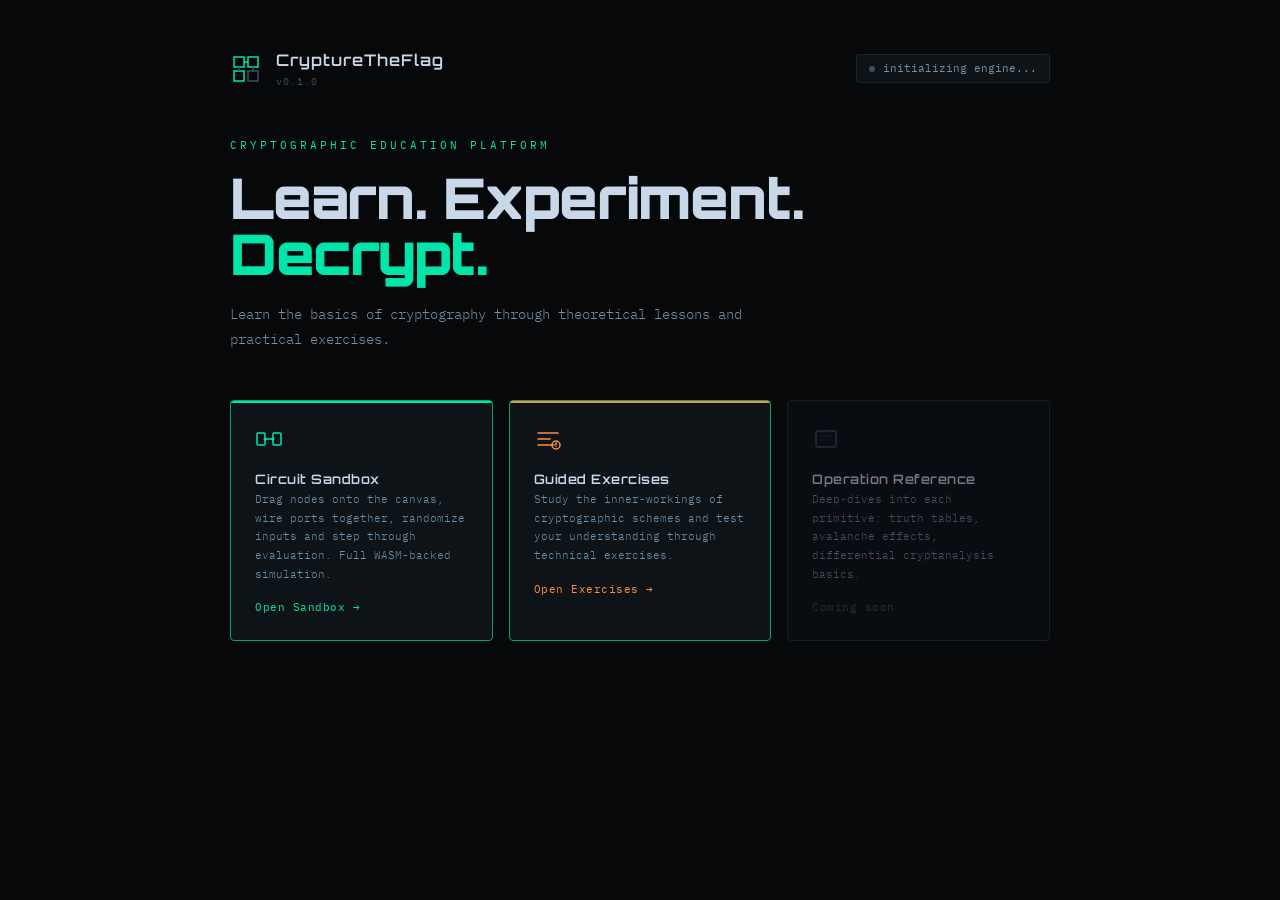
==== frontend/app/index.html @ 9d97fb7c "Renamed /frontend/src to /frontend/app" ====
<!DOCTYPE html>
<html lang="en">
<head>
  <meta charset="UTF-8" />
  <meta name="viewport" content="width=device-width, initial-scale=1.0" />
  <title>CryptureTheFlag — Cryptographic Simulation Lab</title>
  <link rel="preconnect" href="https://fonts.googleapis.com" />
  <link href="https://fonts.googleapis.com/css2?family=Share+Tech+Mono&family=Orbitron:wght@400;600;900&family=IBM+Plex+Mono:wght@300;400;500&display=swap" rel="stylesheet" />
  <link rel="stylesheet" href="./style/base.css" />
  <link rel="stylesheet" href="./style/menu.css" />
  <link rel="stylesheet" href="./style/sandbox.css" />
  <link rel="stylesheet" href="./style/exercises.css" />
  <link rel="stylesheet" href="./style/xor.css" />
  <link rel="stylesheet" href="./style/info.css" />
</head>
<body>

<!-- ═══════════════════════════════════════════════
     SCREEN: MENU
═══════════════════════════════════════════════ -->
<div id="screen-menu" class="screen active">
  <canvas id="menu-bg-canvas"></canvas>
  <div class="menu-shell">
    <header class="menu-header">
      <div class="menu-logo">
        <svg width="32" height="32" viewBox="0 0 32 32"><rect x="4" y="4" width="10" height="10" fill="none" stroke="var(--accent)" stroke-width="1.5"/><rect x="18" y="4" width="10" height="10" fill="none" stroke="var(--accent)" stroke-width="1.5"/><rect x="4" y="18" width="10" height="10" fill="none" stroke="var(--accent)" stroke-width="1.5"/><rect x="18" y="18" width="10" height="10" fill="none" stroke="var(--dim)" stroke-width="1.5"/><line x1="14" y1="9" x2="18" y2="9" stroke="var(--accent)" stroke-width="1.5"/><line x1="9" y1="14" x2="9" y2="18" stroke="var(--dim)" stroke-width="1.5"/><line x1="23" y1="14" x2="23" y2="18" stroke="var(--dim)" stroke-width="1.5"/></svg>
        <div>
          <div class="logo-name">CryptureTheFlag</div>
          <div class="logo-sub">v0.1.0</div>
        </div>
      </div>
      <div class="menu-status">
        <span class="status-led" id="wasm-status-led"></span>
        <span id="wasm-status-text">initializing engine...</span>
      </div>
    </header>

    <div class="menu-hero">
      <div class="hero-eyebrow">Cryptographic Education Platform</div>
      <h1 class="hero-title">Learn. Experiment.<br><em>Decrypt.</em></h1>
      <p class="hero-desc">Learn the basics of cryptography through theoretical lessons and practical exercises.</p>
    </div>

    <div class="menu-cards">
      <div class="menu-card card-primary" id="btn-open-sandbox">
        <div class="card-accent-line"></div>
        <div class="card-inner">
          <div class="card-icon">
            <svg width="28" height="28" viewBox="0 0 28 28"><rect x="2" y="8" width="8" height="12" rx="1" fill="none" stroke="currentColor" stroke-width="1.5"/><rect x="18" y="8" width="8" height="12" rx="1" fill="none" stroke="currentColor" stroke-width="1.5"/><line x1="10" y1="14" x2="18" y2="14" stroke="currentColor" stroke-width="1.5"/><circle cx="10" cy="14" r="1.5" fill="currentColor"/><circle cx="18" cy="14" r="1.5" fill="currentColor"/></svg>
          </div>
          <div class="card-text">
            <div class="card-title">Circuit Sandbox</div>
            <div class="card-desc">Drag nodes onto the canvas, wire ports together, randomize inputs and step through evaluation. Full WASM-backed simulation.</div>
          </div>
          <div class="card-cta">Open Sandbox <span class="cta-arrow">→</span></div>
        </div>
      </div>

      <div class="menu-card card-primary" id="btn-open-exercises">
        <div class="card-accent-line" style="background:var(--caesar)"></div>
        <div class="card-inner">
          <div class="card-icon" style="color:var(--caesar)">
            <svg width="28" height="28" viewBox="0 0 28 28"><path d="M4 8h20M4 14h12M4 20h16" stroke="currentColor" stroke-width="1.5" fill="none" stroke-linecap="round"/><circle cx="22" cy="20" r="4" fill="none" stroke="currentColor" stroke-width="1.5"/><line x1="22" y1="18" x2="22" y2="20" stroke="currentColor" stroke-width="1.5" stroke-linecap="round"/><circle cx="22" cy="21.5" r="0.6" fill="currentColor"/></svg>
          </div>
          <div class="card-text">
            <div class="card-title">Guided Exercises</div>
            <div class="card-desc">Study the inner-workings of cryptographic schemes and test your understanding through technical exercises.</div>
          </div>
          <div class="card-cta" style="color:var(--caesar)">Open Exercises <span class="cta-arrow">→</span></div>
        </div>
      </div>

      <div class="menu-card card-secondary">
        <div class="card-inner">
          <div class="card-icon dim">
            <svg width="28" height="28" viewBox="0 0 28 28"><rect x="4" y="6" width="20" height="16" rx="2" fill="none" stroke="currentColor" stroke-width="1.5"/><line x1="8" y1="11" x2="20" y2="11" stroke="currentColor" stroke-width="1" opacity="0.5"/><line x1="8" y1="15" x2="16" y2="15" stroke="currentColor" stroke-width="1" opacity="0.5"/></svg>
          </div>
          <div class="card-text">
            <div class="card-title">Operation Reference</div>
            <div class="card-desc">Deep-dives into each primitive: truth tables, avalanche effects, differential cryptanalysis basics.</div>
          </div>
          <div class="card-cta dim">Coming soon</div>
        </div>
      </div>
    </div>

  </div>
</div>

<!-- ═══════════════════════════════════════════════
     SCREEN: SANDBOX
═══════════════════════════════════════════════ -->
<div id="screen-sandbox" class="screen">
  <nav class="topbar">
    <button class="tb-back" id="btn-back-to-menu">
      <svg width="14" height="14" viewBox="0 0 14 14"><path d="M9 2L4 7l5 5" stroke="currentColor" stroke-width="1.5" fill="none" stroke-linecap="round" stroke-linejoin="round"/></svg>
      Menu
    </button>
    <div class="tb-divider"></div>
    <div class="tb-title">Circuit Sandbox</div>
    <div class="tb-divider"></div>
    <div class="tb-actions">
      <button class="tb-btn" id="btn-randomize">
        <svg width="12" height="12" viewBox="0 0 12 12"><path d="M1 5h3L2 2l4 4-4 4 2-3H1V5zm10 2H8l2 3-4-4 4-4-2 3h3v2z" fill="currentColor"/></svg>
        Randomize
      </button>
      <button class="tb-btn accent" id="btn-step">
        <svg width="12" height="12" viewBox="0 0 12 12"><path d="M3 2l7 4-7 4V2z" fill="currentColor"/></svg>
        Step
      </button>
      <button class="tb-btn" id="btn-run-all">
        <svg width="12" height="12" viewBox="0 0 12 12"><path d="M2 2l4 4-4 4V2zm5 0l4 4-4 4V2z" fill="currentColor"/></svg>
        Run All
      </button>
      <div class="tb-divider"></div>
      <button class="tb-btn" id="btn-clear-circuit">Clear</button>
      <button class="tb-btn" id="btn-view-json">JSON</button>
    </div>
    <div class="tb-spacer"></div>
    <div class="tb-step-info">Step <span id="tb-step-count">0</span></div>
  </nav>
  <div class="sandbox-layout">
    <aside class="panel-left">
      <div class="panel-section">
        <div class="panel-section-label">Node Palette</div>
        <div class="palette-hint">Drag onto canvas to place</div>
        <div class="palette-node" draggable="true" data-op="Xor" data-width="8"><div class="pn-color xor"></div><div class="pn-info"><div class="pn-name">XOR Gate</div><div class="pn-meta">2 in → 1 out · bitwise</div></div></div>
        <div class="palette-node" draggable="true" data-op="SBox" data-width="8"><div class="pn-color sbox"></div><div class="pn-info"><div class="pn-name">S-Box</div><div class="pn-meta">8-bit substitution table</div></div></div>
        <div class="palette-node" draggable="true" data-op="Caesar" data-width="8"><div class="pn-color caesar"></div><div class="pn-info"><div class="pn-name">Caesar Shift</div><div class="pn-meta">data + key shift mod 256</div></div></div>
        <div class="palette-node" draggable="true" data-op="Vigenere" data-width="8"><div class="pn-color vigenere"></div><div class="pn-info"><div class="pn-name">Vigenere</div><div class="pn-meta">polyalphabetic · 3 in</div></div></div>
      </div>
      <div class="panel-section">
        <div class="panel-section-label">Wire Mode</div>
        <div class="wire-mode-hint" id="wire-mode-hint">Click a port to start wiring</div>
        <button class="tb-btn full-width" id="btn-cancel-wire" style="display:none">Cancel Wire</button>
      </div>
      <div class="panel-section grow">
        <div class="panel-section-label">Log</div>
        <div class="log-panel" id="log-panel"><div class="log-line info">Engine ready.</div></div>
      </div>
    </aside>
    <main class="canvas-area" id="canvas-area">
      <div class="canvas-empty-hint" id="canvas-empty-hint">
        <div class="ceh-icon">⬡</div>
        <div class="ceh-text">Drag a node from the palette to begin</div>
      </div>
      <svg id="wire-layer" class="wire-layer"></svg>
    </main>
    <aside class="panel-right" id="inspector">
      <div class="panel-section">
        <div class="panel-section-label">Inspector</div>
        <div id="inspector-content"><div class="inspector-empty">Select a node on the canvas to inspect its port values.</div></div>
      </div>
    </aside>
  </div>
</div>

<!-- ═══════════════════════════════════════════════
     SCREEN: EXERCISES
═══════════════════════════════════════════════ -->
<div id="screen-exercises" class="screen">

  <nav class="topbar">
    <button class="tb-back" id="btn-back-from-exercises">
      <svg width="14" height="14" viewBox="0 0 14 14">
        <path d="M9 2L4 7l5 5"
              stroke="currentColor"
              stroke-width="1.5"
              fill="none"
              stroke-linecap="round"
              stroke-linejoin="round"/>
      </svg>
      Menu
    </button>

    <div class="tb-divider"></div>

    <div class="tb-title">
      Guided Exercises
    </div>

    <div class="tb-spacer"></div>
  </nav>

  <div class="exercises-page">

    <div class="menu-hero" style="padding:40px">
      <div class="hero-eyebrow">
        Cryptographic Exercises
      </div>

      <h1 class="hero-title">
        Learn Through Practice
      </h1>

      <p class="hero-desc">
        Choose a chapter below.
      </p>
    </div>

    <div
      id="exercise-list"
      class="exercise-list">
    </div>

  </div>

</div>

<!-- JSON Modal -->
<div id="json-modal" class="modal-backdrop" style="display:none">
  <div class="modal">
    <div class="modal-header">
      <span>Circuit JSON</span>
      <button class="modal-close" id="btn-close-json">✕</button>
    </div>
    <pre class="modal-body" id="json-content"></pre>
  </div>
</div>

<div class="tooltip" id="tooltip"></div>
<script type="module" src="main.js"></script>
</body>
</html>
---- frontend/app/style/base.css ----
/* ═══════════════════════════════════════════════════
   CRYPTOCIRCUIT — Base: variables, reset, screens, topbar, modals
═══════════════════════════════════════════════════ */

@import url('https://fonts.googleapis.com/css2?family=Share+Tech+Mono&family=Orbitron:wght@400;600;900&family=IBM+Plex+Mono:wght@300;400;500&display=swap');

*, *::before, *::after { box-sizing: border-box; margin: 0; padding: 0; }

:root {
  /* Core palette — phosphor green on near-black */
  --bg-void:     #060809;
  --bg-base:     #0a0d10;
  --bg-surface:  #0e1318;
  --bg-raised:   #131920;
  --bg-hover:    #18202a;
  --bg-active:   #1e2832;

  --border-dim:  #1a2230;
  --border-mid:  #243040;
  --border-hi:   #304050;

  --text-primary:   #c8d8e8;
  --text-secondary: #7090a8;
  --text-dim:       #3a5060;
  --text-accent:    #00e5aa;

  --accent:      #00e5aa;
  --accent-dim:  #00a878;
  --accent-glow: rgba(0, 229, 170, 0.12);
  --dim:         #3a5060;

  /* Node type colors */
  --xor:     #00e5aa;
  --sbox:    #4db8ff;
  --caesar:  #ff8c42;
  --vig:     #c084fc;

  --xor-dim:     rgba(0, 229, 170, 0.15);
  --sbox-dim:    rgba(77, 184, 255, 0.15);
  --caesar-dim:  rgba(255, 140, 66, 0.15);
  --vig-dim:     rgba(192, 132, 252, 0.15);

  --font-display: 'Orbitron', monospace;
  --font-mono:    'IBM Plex Mono', 'Share Tech Mono', monospace;

  --topbar-h:    44px;
  --left-panel:  210px;
  --right-panel: 240px;
}


html, body {
  width: 100%; height: 100%;
  overflow: hidden;
  background: var(--bg-void);
  color: var(--text-primary);
  font-family: var(--font-mono);
  font-size: 13px;
  line-height: 1.5;
  -webkit-font-smoothing: antialiased;
}

/* ── Screens ────────────────────────────────────── */
.screen {
  position: fixed; inset: 0;
  display: flex; flex-direction: column;
  opacity: 0; pointer-events: none;
  transition: opacity 0.3s ease;
}
.screen.active { opacity: 1; pointer-events: all; }

/* ── Shared topbar ──────────────────────────────── */
.topbar {
  height: var(--topbar-h);
  background: var(--bg-surface);
  border-bottom: 1px solid var(--border-mid);
  display: flex; align-items: center;
  gap: 0; flex-shrink: 0;
  padding: 0 8px;
}

.tb-back {
  display: flex; align-items: center; gap: 6px;
  padding: 0 12px; height: 100%;
  background: none; border: none;
  color: var(--text-secondary); cursor: pointer;
  font-family: var(--font-mono); font-size: 11px;
  transition: color 0.15s;
}
.tb-back:hover { color: var(--text-primary); }

.tb-divider { width: 1px; height: 20px; background: var(--border-mid); margin: 0 4px; }

.tb-title {
  font-family: var(--font-display);
  font-size: 11px; font-weight: 600;
  color: var(--text-secondary); letter-spacing: 1px;
  padding: 0 12px;
}

.tb-btn {
  display: inline-flex; align-items: center; gap: 5px;
  padding: 5px 10px;
  background: transparent;
  border: 1px solid var(--border-mid); border-radius: 3px;
  color: var(--text-secondary);
  font-family: var(--font-mono); font-size: 11px;
  cursor: pointer; transition: all 0.15s; white-space: nowrap;
}
.tb-btn:hover { border-color: var(--border-hi); color: var(--text-primary); background: var(--bg-raised); }
.tb-btn.accent { border-color: var(--accent-dim); color: var(--accent); }
.tb-btn.accent:hover { border-color: var(--accent); background: var(--accent-glow); box-shadow: 0 0 10px var(--accent-glow); }
.tb-btn.full-width { width: 100%; justify-content: center; }

.tb-actions { display: flex; align-items: center; gap: 4px; }
.tb-spacer { flex: 1; }
.tb-step-info { font-size: 11px; color: var(--text-dim); padding: 0 12px; }
.tb-step-info span { color: var(--accent); }

/* ── JSON Modal ─────────────────────────────────── */
.modal-backdrop {
  position: fixed; inset: 0; z-index: 1000;
  background: rgba(6,8,9,0.85);
  display: flex; align-items: center; justify-content: center;
}
.modal {
  background: var(--bg-surface); border: 1px solid var(--border-mid);
  border-radius: 4px; width: 700px; max-width: 90vw; max-height: 80vh;
  display: flex; flex-direction: column;
}
.modal-header {
  display: flex; align-items: center; justify-content: space-between;
  padding: 12px 16px; border-bottom: 1px solid var(--border-dim);
  font-size: 12px; color: var(--text-secondary);
  font-family: var(--font-display); letter-spacing: 1px;
}
.modal-close { background: none; border: none; color: var(--text-dim); cursor: pointer; font-size: 14px; transition: color 0.15s; }
.modal-close:hover { color: var(--text-primary); }
.modal-body {
  flex: 1; overflow-y: auto; overflow-x: auto; padding: 16px;
  font-size: 11px; color: var(--accent); line-height: 1.6; white-space: pre;
  font-family: var(--font-mono);
}
.modal-body::-webkit-scrollbar { width: 3px; height: 3px; }
.modal-body::-webkit-scrollbar-thumb { background: var(--border-mid); }

/* ── Tooltip ────────────────────────────────────── */
.tooltip {
  position: fixed; z-index: 9999;
  background: var(--bg-active); border: 1px solid var(--border-hi);
  border-radius: 3px; padding: 4px 8px;
  font-size: 10px; color: var(--text-primary);
  pointer-events: none; display: none;
}

/* ── Global scrollbars ──────────────────────────── */
::-webkit-scrollbar { width: 4px; height: 4px; }
::-webkit-scrollbar-track { background: transparent; }
::-webkit-scrollbar-thumb { background: var(--border-mid); border-radius: 2px; }
---- frontend/app/style/menu.css ----
/* ═══════════════════════════════════════════════════
   CRYPTOCIRCUIT — Menu screen
═══════════════════════════════════════════════════ */

#screen-menu {
  align-items: center;
  justify-content: flex-start;
  overflow-y: auto;
  overflow-x: hidden;
  height: 100vh;
  box-sizing: border-box;

}

#menu-bg-canvas {
  position: fixed; inset: 0;
  width: 100%; height: 100%;
  pointer-events: none; opacity: 0.4;
}

.menu-shell {
  position: relative; z-index: 1;
  width: 100%; max-width: 900px;
  padding: 48px 40px;
  display: flex; flex-direction: column; gap: 48px;
}

.menu-header { display: flex; align-items: center; justify-content: space-between; }

.menu-logo { display: flex; align-items: center; gap: 14px; }

.logo-name {
  font-family: var(--font-display);
  font-size: 16px; font-weight: 600;
  color: var(--text-primary); letter-spacing: 1px;
}
.logo-sub { font-size: 10px; color: var(--text-dim); letter-spacing: 1px; margin-top: 2px; }

.menu-status {
  display: flex; align-items: center; gap: 8px;
  font-size: 11px; color: var(--text-secondary);
  border: 1px solid var(--border-dim); border-radius: 3px;
  padding: 5px 12px; background: var(--bg-surface);
}

.status-led {
  width: 6px; height: 6px; border-radius: 50%;
  background: var(--text-dim);
  transition: background 0.4s, box-shadow 0.4s;
}
.status-led.ready {
  background: var(--accent);
  box-shadow: 0 0 6px var(--accent);
  animation: ledpulse 2.5s ease-in-out infinite;
}
.status-led.error { background: #ff4444; }

@keyframes ledpulse {
  0%, 100% { opacity: 1; }
  50%       { opacity: 0.5; }
}

/* Hero */
.hero-eyebrow {
  font-size: 11px; color: var(--accent);
  letter-spacing: 3px; text-transform: uppercase; margin-bottom: 16px;
}
.hero-title {
  font-family: var(--font-display); font-size: 56px; font-weight: 900;
  color: var(--text-primary); line-height: 1; letter-spacing: -1px; margin-bottom: 20px;
}
.hero-title em { color: var(--accent); font-style: normal; }
.hero-desc { font-size: 14px; color: var(--text-secondary); line-height: 1.8; max-width: 520px; font-weight: 300; }

/* Cards */
.menu-cards { display: grid; grid-template-columns: 1fr 1fr 1fr; gap: 16px; }

.menu-card {
  border: 1px solid var(--border-mid); border-radius: 4px;
  background: var(--bg-surface); cursor: pointer;
  transition: border-color 0.2s, background 0.2s, transform 0.15s;
  position: relative; overflow: hidden;
}
.menu-card:hover { background: var(--bg-raised); transform: translateY(-2px); }
.menu-card.card-primary { border-color: var(--accent-dim); }
.menu-card.card-primary:hover { border-color: var(--accent); box-shadow: 0 0 24px var(--accent-glow); }
.menu-card.card-secondary { cursor: default; opacity: 0.55; }

.card-accent-line { position: absolute; top: 0; left: 0; right: 0; height: 2px; background: var(--accent); }
.card-inner { padding: 24px; display: flex; flex-direction: column; gap: 12px; }
.card-icon { color: var(--accent); }
.card-icon.dim { color: var(--text-dim); }
.card-title { font-family: var(--font-display); font-size: 13px; font-weight: 600; color: var(--text-primary); letter-spacing: 0.5px; }
.card-desc { font-size: 11px; color: var(--text-secondary); line-height: 1.7; font-weight: 300; }
.card-cta { font-size: 11px; color: var(--accent); margin-top: 4px; letter-spacing: 0.5px; }
.card-cta.dim { color: var(--text-dim); }
.cta-arrow { display: inline-block; transition: transform 0.2s; }
.menu-card.card-primary:hover .cta-arrow { transform: translateX(4px); }

/* Primitives bar */
.menu-primitives { display: flex; align-items: center; gap: 16px; }
.prim-label { font-size: 10px; color: var(--text-dim); letter-spacing: 2px; text-transform: uppercase; flex-shrink: 0; }
.prim-chips { display: flex; gap: 8px; flex-wrap: wrap; }
.prim-chip { font-size: 10px; font-weight: 500; padding: 3px 10px; border-radius: 2px; border: 1px solid; letter-spacing: 1px; }
.prim-chip.xor      { color: var(--xor);     border-color: var(--xor);     background: var(--xor-dim); }
.prim-chip.sbox     { color: var(--sbox);    border-color: var(--sbox);    background: var(--sbox-dim); }
.prim-chip.caesar   { color: var(--caesar);  border-color: var(--caesar);  background: var(--caesar-dim); }
.prim-chip.vigenere { color: var(--vig);     border-color: var(--vig);     background: var(--vig-dim); }
---- frontend/app/style/sandbox.css ----
/* ═══════════════════════════════════════════════════
   CRYPTOCIRCUIT — Sandbox screen
   Covers: layout, palette, canvas, nodes, ports,
           wires, inspector, log panel
═══════════════════════════════════════════════════ */

/* ── Layout ─────────────────────────────────────── */
.sandbox-layout { flex: 1; display: flex; overflow: hidden; }

/* ── Left panel ─────────────────────────────────── */
.panel-left {
  width: var(--left-panel);
  background: var(--bg-surface); border-right: 1px solid var(--border-mid);
  display: flex; flex-direction: column;
  flex-shrink: 0; overflow: hidden;
}

.panel-section { padding: 12px; border-bottom: 1px solid var(--border-dim); }
.panel-section.grow { flex: 1; display: flex; flex-direction: column; border-bottom: none; overflow: hidden; }
.panel-section-label { font-size: 9px; color: var(--text-dim); letter-spacing: 2px; text-transform: uppercase; margin-bottom: 10px; }
.palette-hint { font-size: 10px; color: var(--text-dim); margin-bottom: 10px; }

/* Palette nodes */
.palette-node {
  display: flex; align-items: center; gap: 10px;
  padding: 8px 10px; border: 1px solid var(--border-dim);
  border-radius: 3px; background: var(--bg-raised);
  cursor: grab; margin-bottom: 6px;
  transition: border-color 0.15s, background 0.15s;
  user-select: none;
}
.palette-node:hover { border-color: var(--border-hi); background: var(--bg-active); }
.palette-node:active { cursor: grabbing; }

.pn-color { width: 3px; height: 28px; border-radius: 2px; flex-shrink: 0; }
.pn-color.xor      { background: var(--xor); }
.pn-color.sbox     { background: var(--sbox); }
.pn-color.caesar   { background: var(--caesar); }
.pn-color.vigenere { background: var(--vig); }
.pn-name { font-size: 11px; font-weight: 500; color: var(--text-primary); }
.pn-meta { font-size: 9px; color: var(--text-dim); margin-top: 2px; }

/* Wire mode hint */
.wire-mode-hint { font-size: 10px; color: var(--text-secondary); line-height: 1.6; margin-bottom: 8px; }

/* Log panel */
.log-panel { flex: 1; overflow-y: auto; font-size: 10px; line-height: 1.8; color: var(--text-dim); }
.log-panel::-webkit-scrollbar { width: 3px; }
.log-panel::-webkit-scrollbar-thumb { background: var(--border-mid); }
.log-line { padding: 0 2px; }
.log-line.info  { color: var(--accent); }
.log-line.warn  { color: var(--caesar); }
.log-line.error { color: #ff6060; }

/* ── Canvas ─────────────────────────────────────── */
.canvas-area {
  flex: 1; position: relative; overflow: hidden;
  background: var(--bg-base);
  background-image:
    linear-gradient(var(--border-dim) 1px, transparent 1px),
    linear-gradient(90deg, var(--border-dim) 1px, transparent 1px);
  background-size: 32px 32px;
}

.canvas-empty-hint {
  position: absolute; inset: 0;
  display: flex; flex-direction: column;
  align-items: center; justify-content: center;
  gap: 12px; pointer-events: none; transition: opacity 0.3s;
}
.canvas-empty-hint.hidden { opacity: 0; }
.ceh-icon { font-size: 40px; opacity: 0.08; }
.ceh-text { font-size: 12px; color: var(--text-dim); letter-spacing: 1px; }

.wire-layer { position: absolute; inset: 0; width: 100%; height: 100%; pointer-events: none; overflow: visible; }

/* ── Canvas nodes ───────────────────────────────── */
.cn-node {
  position: absolute;
  background: var(--bg-raised); border: 1px solid var(--border-mid);
  border-radius: 4px; min-width: 160px;
  user-select: none; cursor: move;
  transition: border-color 0.15s, box-shadow 0.15s;
  z-index: 10;
}
.cn-node:hover { border-color: var(--border-hi); }
.cn-node.selected { border-color: var(--accent) !important; box-shadow: 0 0 16px rgba(0,229,170,0.1); z-index: 20; }
.cn-node.evaluating { animation: node-eval 0.4s ease; }

@keyframes node-eval {
  0%, 100% { box-shadow: 0 0 16px rgba(0,229,170,0.1); }
  50%       { box-shadow: 0 0 30px rgba(0,229,170,0.4); }
}

.cn-header { display: flex; align-items: center; gap: 8px; padding: 7px 10px; border-bottom: 1px solid var(--border-dim); }

.cn-type-bar { width: 3px; height: 14px; border-radius: 2px; flex-shrink: 0; }
.cn-type-bar.xor      { background: var(--xor); }
.cn-type-bar.sbox     { background: var(--sbox); }
.cn-type-bar.caesar   { background: var(--caesar); }
.cn-type-bar.vigenere { background: var(--vig); }

.cn-label { font-size: 11px; font-weight: 500; color: var(--text-primary); flex: 1; }

.cn-delete {
  width: 16px; height: 16px; border: none; background: none;
  color: var(--text-dim); cursor: pointer; font-size: 12px;
  border-radius: 2px; transition: color 0.15s, background 0.15s;
  display: flex; align-items: center; justify-content: center;
}
.cn-delete:hover { color: #ff6060; background: rgba(255,96,96,0.1); }

.cn-body { padding: 8px 10px; }
.cn-ports { display: flex; flex-direction: column; gap: 5px; }
.cn-port-row { display: flex; align-items: center; gap: 6px; }
.cn-port-row.out { justify-content: flex-end; }
.cn-port-sep { height: 1px; background: var(--border-dim); margin: 4px 0; }
.cn-port-value { font-family: var(--font-mono); font-size: 8px; color: var(--accent); margin: 0 4px; }

/* Ports */
.cn-port {
  width: 10px; height: 10px; border-radius: 50%;
  border: 1.5px solid var(--border-hi); background: var(--bg-base);
  cursor: crosshair; flex-shrink: 0;
  transition: border-color 0.15s, background 0.15s, box-shadow 0.15s;
}
.cn-port:hover { border-color: var(--accent); background: var(--accent-dim); }
.cn-port.connected { border-color: var(--accent); background: var(--accent); }
.cn-port.wiring-source {
  border-color: var(--accent); background: var(--accent);
  box-shadow: 0 0 8px var(--accent);
  animation: portpulse 0.8s ease-in-out infinite;
}
@keyframes portpulse {
  0%, 100% { box-shadow: 0 0 6px var(--accent); }
  50%       { box-shadow: 0 0 14px var(--accent); }
}
.cn-port-label { font-size: 9px; color: var(--text-dim); letter-spacing: 0.5px; }

/* ── Wires ──────────────────────────────────────── */
.wire {
  stroke: var(--border-hi); stroke-width: 1.5;
  fill: none; stroke-linecap: round;
  transition: stroke 0.2s; cursor: pointer; pointer-events: stroke;
}
.wire:hover { stroke: #ff6060; }
.wire.active { stroke: var(--accent); }

.wire-preview {
  stroke: var(--accent); stroke-width: 1.5; fill: none;
  stroke-dasharray: 5 4; stroke-linecap: round;
  animation: dashmarch 0.6s linear infinite;
}
@keyframes dashmarch { to { stroke-dashoffset: -9; } }

/* ── Right panel — inspector ────────────────────── */
.panel-right {
  width: var(--right-panel);
  background: var(--bg-surface); border-left: 1px solid var(--border-mid);
  overflow-y: auto; flex-shrink: 0;
}
.panel-right::-webkit-scrollbar { width: 3px; }
.panel-right::-webkit-scrollbar-thumb { background: var(--border-mid); }

.inspector-empty { font-size: 10px; color: var(--text-dim); line-height: 1.7; padding: 4px 0; }
.inspector-node-title { font-family: var(--font-display); font-size: 12px; font-weight: 600; color: var(--text-primary); margin-bottom: 4px; letter-spacing: 0.5px; }
.inspector-node-type { font-size: 10px; margin-bottom: 12px; }
.inspector-port-group { margin-bottom: 12px; }
.inspector-port-group-label { font-size: 9px; color: var(--text-dim); letter-spacing: 2px; text-transform: uppercase; margin-bottom: 6px; }
.inspector-port { border: 1px solid var(--border-dim); border-radius: 3px; padding: 6px 8px; margin-bottom: 4px; background: var(--bg-raised); }
.inspector-port-name { font-size: 10px; color: var(--text-secondary); margin-bottom: 3px; }
.inspector-port-hex { font-size: 11px; color: var(--accent); word-break: break-all; line-height: 1.5; }
.inspector-port-bin { font-size: 9px; color: var(--text-dim); word-break: break-all; line-height: 1.5; margin-top: 2px; }

.inspector-set-data { margin-top: 6px; display: flex; gap: 4px; }
.inspector-set-data input {
  flex: 1; background: var(--bg-base); border: 1px solid var(--border-mid);
  border-radius: 2px; color: var(--text-primary); font-family: var(--font-mono);
  font-size: 10px; padding: 3px 6px; outline: none;
}
.inspector-set-data input:focus { border-color: var(--accent-dim); }
.inspector-set-data button { padding: 3px 7px; font-size: 10px; font-family: var(--font-mono); }
---- frontend/app/style/exercises.css ----
/* ═══════════════════════════════════════════════════
   CRYPTOCIRCUIT — Exercises screens
   Covers: list screen, exercise pages, typography,
           tables, demos, inputs, feedback, SHA visuals
═══════════════════════════════════════════════════ */

/* ── Exercise list screen ───────────────────────── */

.screen {
    display: none; 
    width: 100%;
    height: 100vh;
    overflow-y: auto;
    box-sizing: border-box;

}
.screen.active {
  display: flex; 
  flex-direction: column;
}

#screen-exercises {
  overflow-y: auto;
  height: 100vh;
}
.ex-list-screen {
  flex: 1; min-height: 0;
  display: flex; flex-direction: column; align-items: center;
  padding: 48px 40px; overflow-y: auto; gap: 40px;
}
.ex-list-header { text-align: center; max-width: 640px; }
.ex-list-eyebrow { font-size: 10px; color: var(--accent); letter-spacing: 3px; text-transform: uppercase; margin-bottom: 10px; }
.ex-list-title { font-family: var(--font-display); font-size: 32px; font-weight: 900; color: var(--text-primary); margin-bottom: 12px; }
.ex-list-desc { font-size: 12px; color: var(--text-secondary); line-height: 1.8; }
.ex-list-cards { display: flex; flex-direction: column; gap: 12px; width: 100%; max-width: 800px; }

.ex-list-card {
  display: flex; align-items: center;
  background: var(--bg-surface); border: 1px solid var(--border-mid);
  border-radius: 4px; cursor: pointer; overflow: hidden;
  transition: border-color 0.2s, background 0.2s, transform 0.15s;
}
.ex-list-card:hover { background: var(--bg-raised); border-color: var(--border-hi); transform: translateX(4px); }

.ex-card-num {
  font-family: var(--font-display); font-size: 28px; font-weight: 900;
  color: var(--border-hi); padding: 24px 20px; flex-shrink: 0;
  border-right: 1px solid var(--border-dim); min-width: 72px; text-align: center;
}
.ex-card-color { width: 3px; align-self: stretch; flex-shrink: 0; }
.ex-card-color.xor    { background: var(--xor); }
.ex-card-color.caesar { background: var(--caesar); }
.ex-card-color.sbox   { background: var(--sbox); }
.ex-card-body { padding: 20px 24px; flex: 1; }
.ex-card-tag {
  display: inline-block; font-size: 9px; padding: 2px 8px;
  border-radius: 2px; font-weight: 500; letter-spacing: 1px;
  text-transform: uppercase; margin-bottom: 8px; border: 1px solid;
}
.ex-card-tag.xor    { color: var(--xor);    border-color: var(--xor);    background: var(--xor-dim); }
.ex-card-tag.caesar { color: var(--caesar);  border-color: var(--caesar);  background: var(--caesar-dim); }
.ex-card-tag.sbox   { color: var(--sbox);    border-color: var(--sbox);    background: var(--sbox-dim); }
.ex-card-title { font-family: var(--font-display); font-size: 14px; font-weight: 600; color: var(--text-primary); margin-bottom: 6px; }
.ex-card-desc  { font-size: 11px; color: var(--text-secondary); line-height: 1.7; margin-bottom: 10px; }
.ex-card-concepts { display: flex; gap: 6px; flex-wrap: wrap; }
.ex-card-concepts span { font-size: 9px; color: var(--text-dim); border: 1px solid var(--border-dim); padding: 2px 7px; border-radius: 2px; }
.ex-card-arrow { font-size: 18px; color: var(--text-dim); padding: 0 20px; flex-shrink: 0; transition: color 0.15s, transform 0.15s; }
.ex-list-card:hover .ex-card-arrow { color: var(--accent); transform: translateX(4px); }

/* ── Topbar tag ─────────────────────────────────── */
.ex-tag {
  font-size: 9px; padding: 3px 10px; border-radius: 2px;
  font-weight: 500; letter-spacing: 1px; text-transform: uppercase;
  margin-right: 12px; border: 1px solid;
}
.ex-tag.xor    { color: var(--xor);    border-color: var(--xor);    background: var(--xor-dim); }
.ex-tag.caesar { color: var(--caesar);  border-color: var(--caesar);  background: var(--caesar-dim); }
.ex-tag.sbox   { color: var(--sbox);    border-color: var(--sbox);    background: var(--sbox-dim); }

/* ── Exercise page (scrollable body) ────────────── */
.ex-page {
  flex: 1; min-height: 0;
  overflow-y: auto; padding: 36px 0;
  display: flex; flex-direction: column; align-items: center;
}
.ex-page::-webkit-scrollbar { width: 4px; }
.ex-page::-webkit-scrollbar-thumb { background: var(--border-mid); }

.ex-section {
  width: 100%; max-width: 820px;
  padding: 0 40px 36px;
  border-bottom: 1px solid var(--border-dim);
}
.ex-section:last-child { border-bottom: none; }

/* ── Typography ─────────────────────────────────── */
.ex-h2 { font-family: var(--font-display); font-size: 20px; font-weight: 700; color: var(--text-primary); margin-bottom: 14px; }
.ex-h3 {
  font-size: 11px; font-weight: 500; color: var(--text-secondary);
  text-transform: uppercase; letter-spacing: 2px;
  margin-bottom: 14px; padding-bottom: 6px; border-bottom: 1px solid var(--border-dim);
}
.ex-p { font-size: 12px; color: var(--text-secondary); line-height: 1.85; margin-bottom: 10px; font-weight: 300; }
.ex-p strong { color: var(--text-primary); font-weight: 500; }
.ex-p code {
  font-family: var(--font-mono); background: var(--bg-raised);
  border: 1px solid var(--border-mid); border-radius: 3px;
  padding: 1px 5px; font-size: 11px; color: var(--accent);
}
.ex-p.hint { color: var(--text-dim); font-size: 11px; font-style: italic; }

.ex-list { padding-left: 20px; margin-bottom: 14px; display: flex; flex-direction: column; gap: 6px; }
.ex-list li { font-size: 12px; color: var(--text-secondary); line-height: 1.7; }
.ex-list li strong { color: var(--text-primary); }

.accent  { color: var(--accent); }
.correct { color: #4ade80; }
.dim     { color: var(--text-dim); }
.mono    { font-family: var(--font-mono); }

/* ── Formula block ──────────────────────────────── */
.ex-formula-block {
  background: var(--bg-raised); border: 1px solid var(--border-mid);
  border-left: 3px solid var(--accent); border-radius: 4px;
  padding: 14px 18px; margin: 14px 0;
}
.ex-formula { font-family: var(--font-mono); font-size: 13px; color: var(--accent); margin-bottom: 4px; letter-spacing: 0.5px; }
.ex-formula-note { font-size: 10px; color: var(--text-dim); margin-top: 6px; }

/* ── Tables ─────────────────────────────────────── */
.ex-tables-row { display: flex; gap: 24px; flex-wrap: wrap; margin: 14px 0; }
.ex-table-label { font-size: 9px; color: var(--text-dim); letter-spacing: 2px; text-transform: uppercase; margin-bottom: 6px; }
.ex-table {
  border-collapse: collapse; font-size: 11px; font-family: var(--font-mono);
  background: var(--bg-raised); border: 1px solid var(--border-mid);
  border-radius: 4px; overflow: hidden;
}
.ex-table th { padding: 6px 14px; color: var(--text-dim); font-weight: 400; background: var(--bg-active); border-bottom: 1px solid var(--border-mid); text-align: left; }
.ex-table td { padding: 5px 14px; color: var(--text-secondary); border-bottom: 1px solid var(--border-dim); }
.ex-table tr:last-child td { border-bottom: none; }
.ex-table-wrap { margin: 12px 0; }
.bit-0 { color: var(--text-dim); }
.bit-1 { color: var(--accent); font-weight: 500; }
.bf-hit td { color: var(--accent) !important; background: var(--accent-glow); }

/* ── Worked examples ────────────────────────────── */
.ex-examples-grid { display: grid; grid-template-columns: repeat(3,1fr); gap: 14px; margin: 16px 0; }
@media (max-width: 700px) { .ex-examples-grid { grid-template-columns: 1fr; } }

.ex-example { background: var(--bg-raised); border: 1px solid var(--border-mid); border-radius: 4px; padding: 14px; }
.ex-example-label { font-size: 9px; color: var(--text-dim); letter-spacing: 1.5px; text-transform: uppercase; margin-bottom: 10px; }
.ex-bitrow { display: flex; align-items: center; gap: 8px; font-family: var(--font-mono); font-size: 11px; margin-bottom: 3px; }
.ex-bitrow.result { border-top: 1px solid var(--border-mid); padding-top: 4px; margin-top: 4px; color: var(--accent); }
.ex-bit-label { color: var(--text-dim); min-width: 12px; }
.xor-bits { letter-spacing: 3px; color: var(--text-secondary); }
.ex-bitrow.result .xor-bits { color: var(--accent); }
.ex-bit-hex { color: var(--text-dim); font-size: 10px; margin-left: 4px; }
.ex-bitrow-sep { color: var(--text-dim); font-size: 14px; padding: 2px 0 2px 20px; }
.ex-example-note { font-size: 10px; color: var(--text-dim); margin-top: 8px; line-height: 1.6; }


/* ── Controls & demos ───────────────────────────── */
.ex-control-bar {
  display: flex; gap: 20px; flex-wrap: wrap; align-items: center;
  margin: 12px 0; padding: 10px 14px;
  background: var(--bg-raised); border: 1px solid var(--border-dim); border-radius: 4px;
}
.ex-control-bar label { font-size: 11px; color: var(--text-dim); display: flex; align-items: center; gap: 8px; }

.ex-demo-box { background: var(--bg-base); border: 1px solid var(--border-mid); border-radius: 4px; overflow: hidden; margin-top: 8px; }
.ex-demo-row { display: flex; justify-content: space-between; align-items: center; padding: 7px 14px; border-bottom: 1px solid var(--border-dim); gap: 12px; }
.ex-demo-row:last-child { border-bottom: none; }
.ex-demo-key { font-size: 10px; color: var(--text-dim); flex-shrink: 0; }
.ex-demo-val { font-family: var(--font-mono); font-size: 11px; color: var(--text-primary); text-align: right; word-break: break-all; }
.ex-demo-val.accent  { color: var(--accent); }
.ex-demo-val.correct { color: #4ade80; }

/* ── Inputs ─────────────────────────────────────── */
.ex-hex-input {
  background: var(--bg-base); border: 1px solid var(--border-mid); border-radius: 3px;
  padding: 5px 10px; color: var(--accent); font-family: var(--font-mono); font-size: 13px;
  width: 120px; text-align: center; outline: none;
  text-transform: uppercase; transition: border-color 0.15s;
}
.ex-hex-input:focus { border-color: var(--accent-dim); }

.ex-text-input {
  background: var(--bg-base); border: 1px solid var(--border-mid); border-radius: 3px;
  padding: 5px 10px; color: var(--text-primary); font-family: var(--font-mono); font-size: 12px;
  width: 180px; outline: none; transition: border-color 0.15s;
}
.ex-text-input:focus { border-color: var(--accent-dim); }

.ex-textarea {
  background: var(--bg-base); border: 1px solid var(--border-mid); border-radius: 3px;
  padding: 8px 12px; color: var(--text-primary); font-family: var(--font-mono); font-size: 11px;
  width: 100%; max-width: 600px; outline: none; resize: vertical;
  line-height: 1.6; transition: border-color 0.15s;
}
.ex-textarea:focus { border-color: var(--accent-dim); }

/* ── Exercise cards ─────────────────────────────── */
.ex-exercises-block { background: var(--bg-void); }

.ex-exercise {
  display: flex; border: 1px solid var(--border-mid); border-radius: 4px;
  background: var(--bg-surface); overflow: hidden; margin-bottom: 14px;
}
.ex-ex-num {
  font-family: var(--font-display); font-size: 13px; font-weight: 700;
  color: var(--accent); padding: 18px 16px; border-right: 1px solid var(--border-dim);
  background: var(--bg-raised); flex-shrink: 0; min-width: 52px; text-align: center;
}
.ex-ex-body { padding: 18px 20px; flex: 1; }
.ex-ex-title { font-family: var(--font-display); font-size: 12px; font-weight: 600; color: var(--text-primary); margin-bottom: 10px; }

.ex-input-row { display: flex; align-items: center; gap: 10px; margin-top: 12px; flex-wrap: wrap; }
.ex-input-label { font-size: 11px; color: var(--text-dim); white-space: nowrap; }

.ex-btn {
  background: var(--bg-raised); border: 1px solid var(--border-hi); border-radius: 3px;
  padding: 6px 16px; color: var(--text-primary); font-family: var(--font-mono); font-size: 11px;
  cursor: pointer; transition: all 0.15s; white-space: nowrap;
}
.ex-btn:hover { border-color: var(--accent); color: var(--accent); }

/* ── Feedback ───────────────────────────────────── */
.ex-feedback {
  margin-top: 10px; font-size: 11px; line-height: 1.8;
  padding: 10px 14px; border-radius: 3px;
  white-space: pre-wrap; font-family: var(--font-mono);
}
.ex-feedback.ok  { color: #4ade80; background: rgba(74,222,128,0.07); border: 1px solid rgba(74,222,128,0.2); }
.ex-feedback.err { color: var(--caesar); background: rgba(255,140,66,0.07); border: 1px solid rgba(255,140,66,0.2); }

/* ── Data block ─────────────────────────────────── */
.ex-data-block { background: var(--bg-raised); border: 1px solid var(--border-dim); border-radius: 4px; overflow: hidden; margin: 10px 0; }
.ex-data-row { display: flex; justify-content: space-between; align-items: center; padding: 6px 12px; border-bottom: 1px solid var(--border-dim); font-size: 11px; color: var(--text-dim); }
.ex-data-row:last-child { border-bottom: none; }

/* ── Radio group ─────────────────────────────────── */
.ex-radio-group { display: flex; flex-direction: column; gap: 8px; margin: 10px 0; }
.ex-radio { display: flex; align-items: flex-start; gap: 8px; font-size: 11px; color: var(--text-secondary); line-height: 1.6; cursor: pointer; }


.ex-practice-actions {
    display: flex;
    justify-content: flex-end;
    margin-top: 10px;
}
.ex-btn-secondary {
    background: transparent;
    border: 1px solid var(--border-mid, #222834);
    color: var(--text-dim, #64748b);
    border-radius: 3px;
    padding: 4px 10px;
    font-family: var(--font-mono, monospace);
    font-size: 10px;
    cursor: pointer;
    transition: all 0.15s;
}
.ex-btn-secondary:hover {
    color: var(--text-primary, #e2e8f0);
    border-color: var(--border-hi, #334155);
}

/* Media & Slideshow Blocks */
.ex-media-wrap, .ex-slideshow-wrap {
  background: var(--bg-surface, #0c1017);
  border: 1px solid var(--border-mid, #1e293b);
  border-radius: 6px;
  overflow: hidden;
  margin: 16px 0;
  text-align: center;
}

.ex-media-img, .ex-media-video, .ex-slide-img {
  max-width: 100%;
  height: auto;
  display: block;
  margin: 0 auto;
}

.ex-media-caption {
  padding: 10px 14px;
  font-size: 13px;
  color: var(--text-secondary, #94a3b8);
  border-top: 1px solid var(--border-mid, #1e293b);
  background: rgba(0, 0, 0, 0.2);
}

/* Slideshow specifics */
.ex-slide {
  display: none;
}

.ex-slide.active {
  display: block;
}

.ex-slideshow-controls {
  display: flex;
  align-items: center;
  justify-content: center;
  gap: 16px;
  padding: 10px;
  background: var(--bg-card, #161b22);
  border-top: 1px solid var(--border-mid, #1e293b);
}

.ex-slide-counter {
  font-family: var(--font-mono, monospace);
  font-size: 13px;
  color: var(--accent, #00f0ff);
}
/* PULC-256 Terminal Layout */
.pulc-terminal-wrap {
  background: #0d1117;
  border: 1px solid #30363d;
  border-radius: 8px;
  font-family: var(--font-mono, 'JetBrains Mono', monospace);
  overflow: hidden;
  margin: 16px 0;
  box-shadow: 0 8px 24px rgba(0,0,0,0.4);
}

.pulc-term-bar {
  background: #161b22;
  border-bottom: 1px solid #30363d;
  padding: 8px 14px;
  display: flex;
  align-items: center;
  justify-content: space-between;
}

.pulc-term-dots {
  display: flex;
  gap: 6px;
}

.pulc-term-dots .dot {
  width: 10px;
  height: 10px;
  border-radius: 50%;
}
.pulc-term-dots .dot.red { background: #ff5f56; }
.pulc-term-dots .dot.yellow { background: #ffbd2e; }
.pulc-term-dots .dot.green { background: #27c93f; }

.pulc-term-title {
  font-size: 12px;
  color: #8b949e;
}

.pulc-seed-display {
  font-size: 12px;
  color: #c9d1d9;
}

.yellow-text {
  color: #e3b341;
  font-weight: bold;
}

/* Terminal Log Area */
.pulc-term-output {
  height: 220px;
  background: #0d1117;
  padding: 12px 16px;
  overflow-y: auto;
  font-size: 13px;
  line-height: 1.6;
}

.term-line { margin-bottom: 4px; word-break: break-all; }
.term-line.sys { color: #58a6ff; }     /* Blue */
.term-line.info { color: #c9d1d9; }    /* Light Gray */
.term-line.query { color: #8b949e; }   /* Darker Gray */
.term-line.success { color: #3fb950; } /* Green */
.term-line.error { color: #f85149; }   /* Red */

/* Controls & Query Input */
.pulc-term-controls {
  padding: 10px 16px;
  background: #161b22;
  border-top: 1px solid #21262d;
  display: flex;
  gap: 10px;
}

.pulc-oracle-input-row {
  padding: 10px 16px 14px 16px;
  background: #161b22;
  border-top: 1px solid #21262d;
  display: flex;
  align-items: center;
  gap: 10px;
}

.prompt-label {
  color: #58a6ff;
  font-weight: bold;
  font-size: 13px;
}
---- frontend/app/style/xor.css ----
/* ── Live XOR widget ─────────────────────────────── */
.ex-live-grid {
  display: flex;
  flex-direction: row;
  gap: 32px;
  align-items: flex-start;
  background: var(--bg-raised, #11141a);
  border: 1px solid var(--border-mid, #222834);
  border-radius: 4px;
  padding: 16px;
  margin-top: 12px;
}

.ex-live-inputs {
  display: flex;
  flex-direction: column;
  min-width: 240px;
}

.ex-live-row {
  display: flex;
  align-items: center;
  gap: 12px;
  padding: 4px 0;
}

.result-row {
  border-top: 1px solid var(--border-mid, #222834);
  margin-top: 6px;
  padding-top: 10px;
}

.ex-live-label {
  font-family: var(--font-display, monospace);
  font-size: 11px;
  font-weight: 600;
  color: var(--text-dim, #64748b);
  width: 14px;
}

.ex-live-op {
  font-size: 18px;
  color: var(--text-dim, #64748b);
  padding: 2px 0 2px 24px;
}

.ex-live-sep {
  height: 1px;
  background: var(--border-dim, #1a202c);
  margin: 4px 0;
}

.ex-live-bin {
  font-family: var(--font-mono, monospace);
  font-size: 11px;
  color: var(--text-secondary, #94a3b8);
  letter-spacing: 1px;
}

.ex-live-result-hex {
  font-family: var(--font-display, monospace);
  font-size: 14px;
  color: var(--accent, #00f0ff);
  font-weight: 600;
  min-width: 45px;
}

.ex-hex-input {
  background: var(--bg-base, #0b0d12);
  border: 1px solid var(--border-mid, #222834);
  color: var(--accent, #00f0ff);
  font-family: var(--font-mono, monospace);
  font-size: 13px;
  padding: 4px 8px;
  border-radius: 3px;
  width: 95px;
  outline: none;
}

.ex-hex-input:focus {
  border-color: var(--accent, #00f0ff);
}

.ex-live-bits-panel {
  flex: 1;
  display: flex;
  flex-direction: column;
}

.ex-bits-label {
  font-size: 9px;
  color: var(--text-dim, #64748b);
  letter-spacing: 2px;
  text-transform: uppercase;
  margin-bottom: 8px;
}

.ex-bits-display {
  display: flex;
  gap: 4px;
  flex-wrap: wrap;
  margin-bottom: 8px;
}

.xor-bit {
  width: 28px;
  height: 28px;
  border-radius: 3px;
  display: flex;
  align-items: center;
  justify-content: center;
  font-family: var(--font-display, monospace);
  font-size: 13px;
  font-weight: 700;
  border: 1px solid var(--border-mid, #222834);
}

.xor-bit.bit-1 {
  background: var(--accent-glow, rgba(0, 240, 255, 0.15));
  border-color: var(--accent, #00f0ff);
  color: var(--accent, #00f0ff);
}

.xor-bit.bit-0 {
  background: var(--bg-base, #0b0d12);
  color: var(--text-dim, #64748b);
}

.ex-bits-meta {
  font-size: 11px;
  font-family: var(--font-mono, monospace);
  color: var(--text-dim, #64748b);
}
---- frontend/app/style/info.css ----
.prim-chip.foundations {
  color: #a78bfa;
  border-color: #a78bfa;
  background: rgba(167, 139, 250, 0.1);
}
.ex-tag.foundations {
  color: #a78bfa;
  border-color: #a78bfa;
}
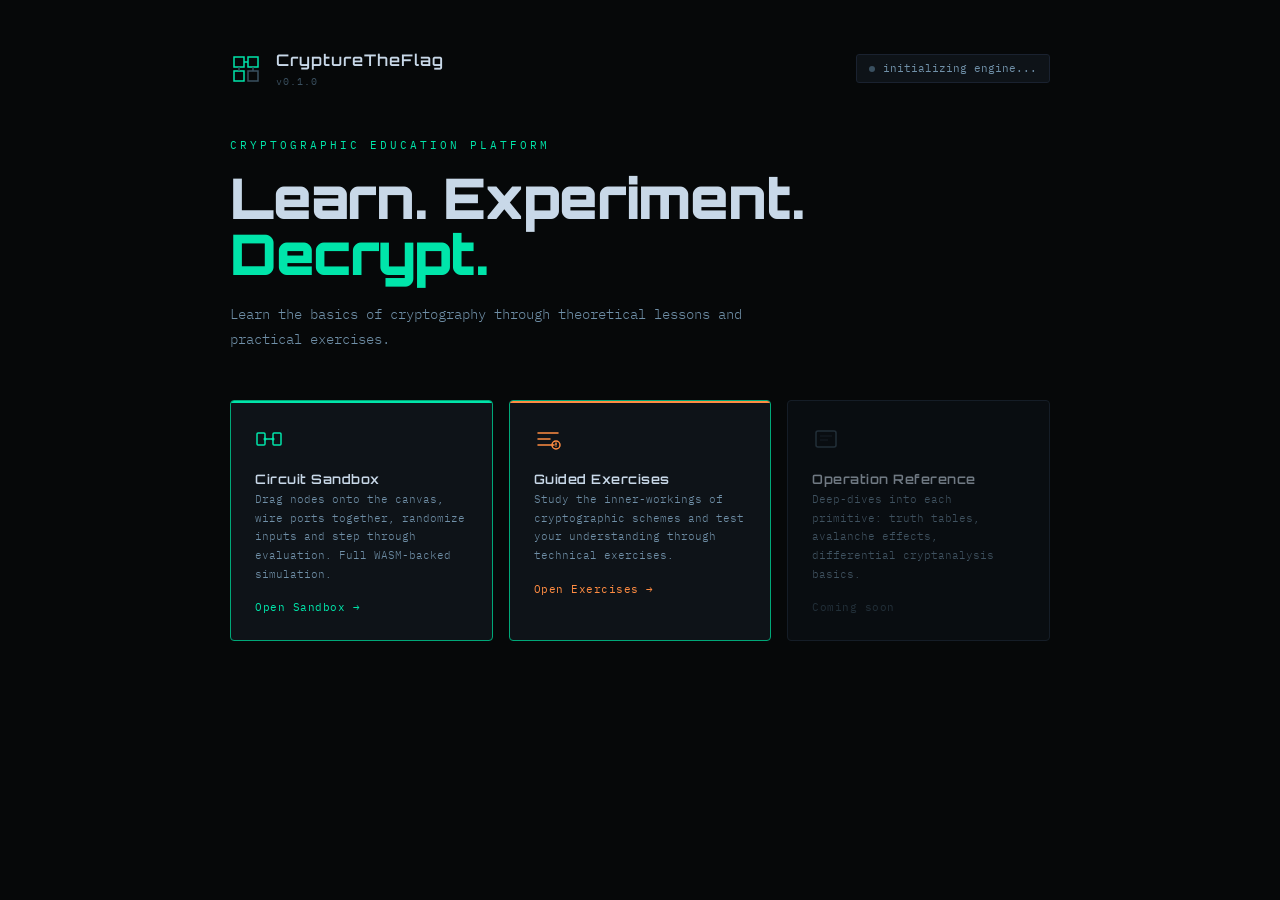
==== commit dc1e40c7: "Added favicon" ====
--- a/frontend/app/index.html
+++ b/frontend/app/index.html
@@ -12,6 +12,7 @@
   <link rel="stylesheet" href="./style/exercises.css" />
   <link rel="stylesheet" href="./style/xor.css" />
   <link rel="stylesheet" href="./style/info.css" />
+  <link rel="icon" type="image/svg+xml" href="data:image/svg+xml,<svg xmlns='http://www.w3.org/2000/svg' width='32' height='32' viewBox='0 0 32 32'><rect x='4' y='4' width='10' height='10' fill='none' stroke='%2300e5aa' stroke-width='1.5'></rect><rect x='18' y='4' width='10' height='10' fill='none' stroke='%2300e5aa' stroke-width='1.5'></rect><rect x='4' y='18' width='10' height='10' fill='none' stroke='%2300e5aa' stroke-width='1.5'></rect><rect x='18' y='18' width='10' height='10' fill='none' stroke='%233a5060' stroke-width='1.5'></rect><line x1='14' y1='9' x2='18' y2='9' stroke='%2300e5aa' stroke-width='1.5'></line><line x1='9' y1='14' x2='9' y2='18' stroke='%233a5060' stroke-width='1.5'></line><line x1='23' y1='14' x2='23' y2='18' stroke='%233a5060' stroke-width='1.5'></line></svg>" />
 </head>
 <body>
 
--- a/frontend/app/style/exercises.css
+++ b/frontend/app/style/exercises.css
@@ -35,23 +35,59 @@
 .ex-list-cards { display: flex; flex-direction: column; gap: 12px; width: 100%; max-width: 800px; }
 
 .ex-list-card {
-  display: flex; align-items: center;
-  background: var(--bg-surface); border: 1px solid var(--border-mid);
-  border-radius: 4px; cursor: pointer; overflow: hidden;
+  display: flex; 
+  align-items: center;
+  background: var(--bg-surface); 
+  border: 1px solid var(--border-mid);
+  border-radius: 4px; 
+  cursor: pointer; 
+  overflow: hidden;
   transition: border-color 0.2s, background 0.2s, transform 0.15s;
 }
-.ex-list-card:hover { background: var(--bg-raised); border-color: var(--border-hi); transform: translateX(4px); }
-
+
+.ex-list-card:hover { 
+  background: var(--bg-raised); 
+  border-color: var(--border-hi); 
+  transform: translateX(4px); 
+}
+
+/* Fix: Enforce exact width and box-sizing on the number box */
 .ex-card-num {
-  font-family: var(--font-display); font-size: 28px; font-weight: 900;
-  color: var(--border-hi); padding: 24px 20px; flex-shrink: 0;
-  border-right: 1px solid var(--border-dim); min-width: 72px; text-align: center;
-}
-.ex-card-color { width: 3px; align-self: stretch; flex-shrink: 0; }
+  font-family: var(--font-display); 
+  font-size: 24px; /* Reduced slightly so 4-character numbers like "01.3" fit cleanly */
+  font-weight: 900;
+  color: var(--border-hi); 
+  
+  /* Fixed width geometry */
+  width: 90px;
+  min-width: 90px;
+  max-width: 90px;
+  box-sizing: border-box;
+  padding: 20px 8px; /* Reduced horizontal padding to prevent overflow */
+  
+  flex-shrink: 0;
+  display: flex;
+  align-items: center;
+  justify-content: center;
+  text-align: center;
+}
+
+/* Fix: Make sure the vertical colored bar stays tight and full-height */
+.ex-card-color { 
+  width: 3px; 
+  min-width: 3px;
+  align-self: stretch; 
+  flex-shrink: 0; 
+}
+
 .ex-card-color.xor    { background: var(--xor); }
 .ex-card-color.caesar { background: var(--caesar); }
 .ex-card-color.sbox   { background: var(--sbox); }
-.ex-card-body { padding: 20px 24px; flex: 1; }
+
+.ex-card-body { 
+  padding: 20px 24px; 
+  flex: 1; 
+}
 .ex-card-tag {
   display: inline-block; font-size: 9px; padding: 2px 8px;
   border-radius: 2px; font-weight: 500; letter-spacing: 1px;
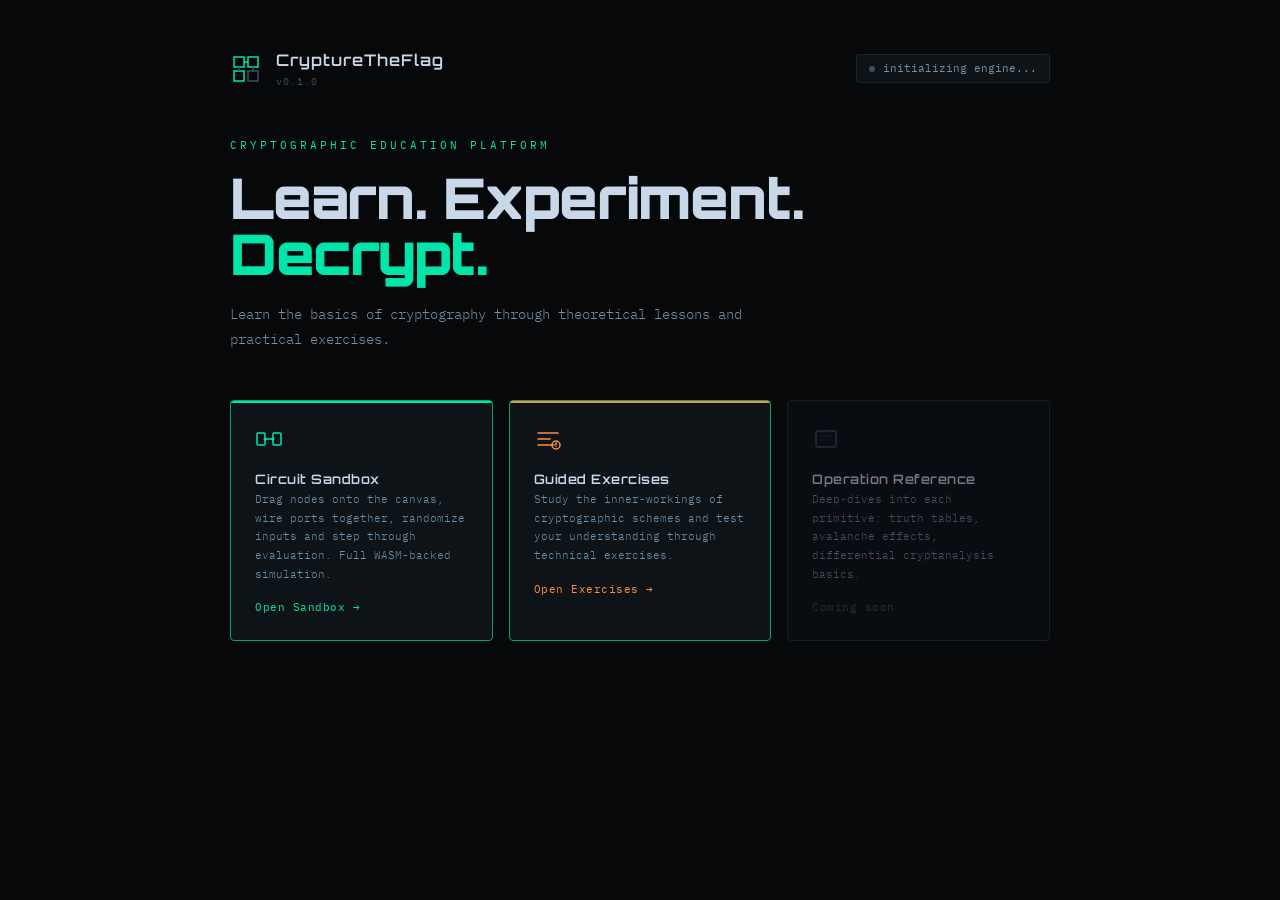
==== commit b65805c8: "Added debug mode for feature testing" ====
--- a/frontend/app/index.html
+++ b/frontend/app/index.html
@@ -12,6 +12,7 @@
   <link rel="stylesheet" href="./style/exercises.css" />
   <link rel="stylesheet" href="./style/xor.css" />
   <link rel="stylesheet" href="./style/info.css" />
+  <script src="./config.js"></script>
   <link rel="icon" type="image/svg+xml" href="data:image/svg+xml,<svg xmlns='http://www.w3.org/2000/svg' width='32' height='32' viewBox='0 0 32 32'><rect x='4' y='4' width='10' height='10' fill='none' stroke='%2300e5aa' stroke-width='1.5'></rect><rect x='18' y='4' width='10' height='10' fill='none' stroke='%2300e5aa' stroke-width='1.5'></rect><rect x='4' y='18' width='10' height='10' fill='none' stroke='%2300e5aa' stroke-width='1.5'></rect><rect x='18' y='18' width='10' height='10' fill='none' stroke='%233a5060' stroke-width='1.5'></rect><line x1='14' y1='9' x2='18' y2='9' stroke='%2300e5aa' stroke-width='1.5'></line><line x1='9' y1='14' x2='9' y2='18' stroke='%233a5060' stroke-width='1.5'></line><line x1='23' y1='14' x2='23' y2='18' stroke='%233a5060' stroke-width='1.5'></line></svg>" />
 </head>
 <body>
--- a/frontend/app/style/base.css
+++ b/frontend/app/style/base.css
@@ -31,14 +31,14 @@
 
   /* Node type colors */
   --xor:     #00e5aa;
-  --sbox:    #4db8ff;
+  --block-cipher:    #4db8ff;
   --caesar:  #ff8c42;
-  --vig:     #c084fc;
+  --ecc:     #c084fc;
 
   --xor-dim:     rgba(0, 229, 170, 0.15);
-  --sbox-dim:    rgba(77, 184, 255, 0.15);
+  --block-cipher-dim:    rgba(77, 184, 255, 0.15);
   --caesar-dim:  rgba(255, 140, 66, 0.15);
-  --vig-dim:     rgba(192, 132, 252, 0.15);
+  --ecc-dim:     rgba(192, 132, 252, 0.15);
 
   --font-display: 'Orbitron', monospace;
   --font-mono:    'IBM Plex Mono', 'Share Tech Mono', monospace;
--- a/frontend/app/style/exercises.css
+++ b/frontend/app/style/exercises.css
@@ -1,7 +1,5 @@
 /* ═══════════════════════════════════════════════════
-   CRYPTOCIRCUIT — Exercises screens
-   Covers: list screen, exercise pages, typography,
-           tables, demos, inputs, feedback, SHA visuals
+   Crypture — Exercises screens
 ═══════════════════════════════════════════════════ */
 
 /* ── Exercise list screen ───────────────────────── */
@@ -47,7 +45,7 @@
 
 .ex-list-card:hover { 
   background: var(--bg-raised); 
-  border-color: var(--border-hi); 
+  border-color: var(--card-color, var(--border-hi)); 
   transform: translateX(4px); 
 }
 
@@ -78,11 +76,8 @@
   min-width: 3px;
   align-self: stretch; 
   flex-shrink: 0; 
-}
-
-.ex-card-color.xor    { background: var(--xor); }
-.ex-card-color.caesar { background: var(--caesar); }
-.ex-card-color.sbox   { background: var(--sbox); }
+  background: var(--card-color, var(--accent));
+}
 
 .ex-card-body { 
   padding: 20px 24px; 
@@ -92,26 +87,26 @@
   display: inline-block; font-size: 9px; padding: 2px 8px;
   border-radius: 2px; font-weight: 500; letter-spacing: 1px;
   text-transform: uppercase; margin-bottom: 8px; border: 1px solid;
-}
-.ex-card-tag.xor    { color: var(--xor);    border-color: var(--xor);    background: var(--xor-dim); }
-.ex-card-tag.caesar { color: var(--caesar);  border-color: var(--caesar);  background: var(--caesar-dim); }
-.ex-card-tag.sbox   { color: var(--sbox);    border-color: var(--sbox);    background: var(--sbox-dim); }
+  color: var(--card-color, var(--accent));
+  border-color: var(--card-color, var(--accent));
+  background: var(--card-glow, var(--accent-glow));
+}
 .ex-card-title { font-family: var(--font-display); font-size: 14px; font-weight: 600; color: var(--text-primary); margin-bottom: 6px; }
 .ex-card-desc  { font-size: 11px; color: var(--text-secondary); line-height: 1.7; margin-bottom: 10px; }
 .ex-card-concepts { display: flex; gap: 6px; flex-wrap: wrap; }
 .ex-card-concepts span { font-size: 9px; color: var(--text-dim); border: 1px solid var(--border-dim); padding: 2px 7px; border-radius: 2px; }
 .ex-card-arrow { font-size: 18px; color: var(--text-dim); padding: 0 20px; flex-shrink: 0; transition: color 0.15s, transform 0.15s; }
-.ex-list-card:hover .ex-card-arrow { color: var(--accent); transform: translateX(4px); }
+.ex-list-card:hover .ex-card-arrow { color: var(--card-color, var(--accent)); transform: translateX(4px); }
 
 /* ── Topbar tag ─────────────────────────────────── */
 .ex-tag {
   font-size: 9px; padding: 3px 10px; border-radius: 2px;
   font-weight: 500; letter-spacing: 1px; text-transform: uppercase;
   margin-right: 12px; border: 1px solid;
-}
-.ex-tag.xor    { color: var(--xor);    border-color: var(--xor);    background: var(--xor-dim); }
-.ex-tag.caesar { color: var(--caesar);  border-color: var(--caesar);  background: var(--caesar-dim); }
-.ex-tag.sbox   { color: var(--sbox);    border-color: var(--sbox);    background: var(--sbox-dim); }
+  color: var(--card-color, var(--accent));
+  border-color: var(--card-color, var(--accent));
+  background: var(--card-glow, var(--accent-glow));
+}
 
 /* ── Exercise page (scrollable body) ────────────── */
 .ex-page {
